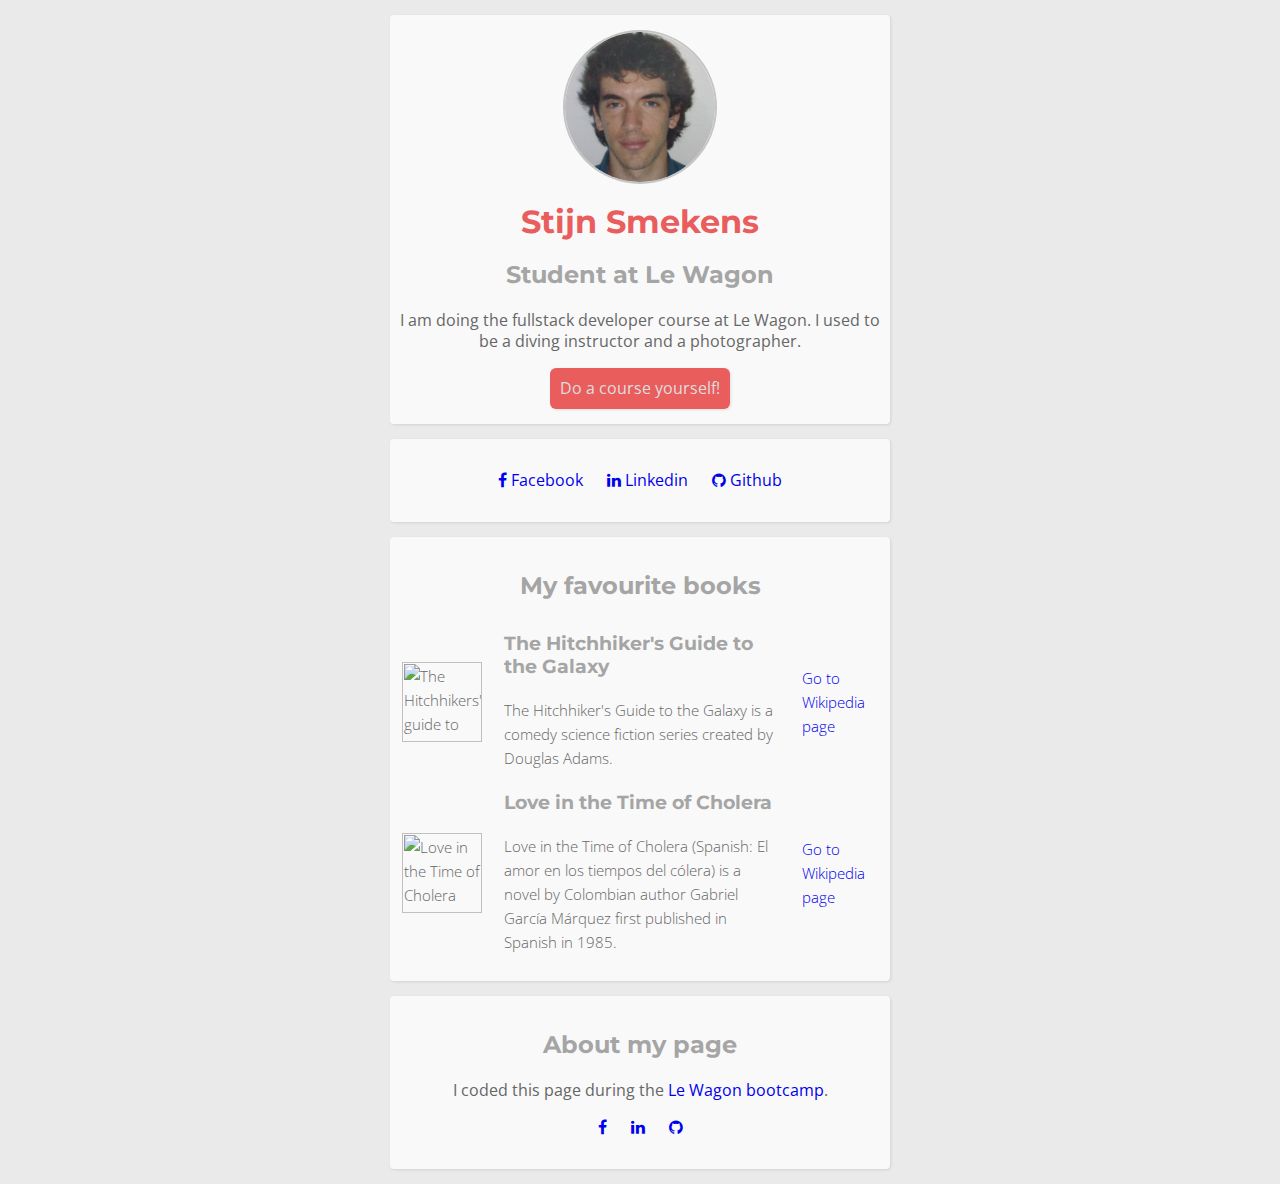
==== index.html @ e1de218f "profile page" ====
<html>
<head>
  <meta charset="utf-8">
  <title>My profile</title>

  <!-- Google fonts -->
  <link rel="stylesheet" href="https://fonts.googleapis.com/css?family=Open+Sans:400,300,700|Montserrat:400,700">

  <!-- Fontawesome -->
  <link href="https://maxcdn.bootstrapcdn.com/font-awesome/4.2.0/css/font-awesome.min.css" rel="stylesheet">

  <!-- Your style -->
  <link rel="stylesheet" href="style.css">
</head>
<body>
  <div class="container">
    <div class="card text-center">
      <img src="images/profilepic.png" alt="Stijn Smekens" class="img-circle img-border" id="profile-pic">

      <h1>Stijn Smekens</h1>

      <h2>Student at Le Wagon</h2>

      <p>I am doing the fullstack developer course at Le Wagon. I used to be a diving instructor and a photographer.</p>
      <a href="http://www.lewagon.com" target="_blank" class="btn-red">Do a course yourself!</a>
    </div>
    <div class="card text-center">
      <ul class="list-inline">
        <li>
          <a href="https://www.facebook.com/stijn.smekens.16" target="_blank">
            <i class="fa fa-facebook" aria-hidden="true"></i>
            Facebook
          </a>
        </li>
        <li>
          <a href="https://www.linkedin.com/in/stijn-smekens-3b4047134/" target="_blank">
            <i class="fa fa-linkedin" aria-hidden="true"></i>
            Linkedin
          </a>
        </li>
        <li>
          <a href="https://github.com/Stijns84" target="_blank">
            <i class="fa fa-github" aria-hidden="true"></i>
            Github
          </a>
        </li>
      </ul>
    </div>

    <div class="card text-center">
      <h2>My favourite books</h2>

      <table id="books">
        <tr>
          <td>
            <img src="https://images-na.ssl-images-amazon.com/images/I/A1HGWCA36hL.jpg" alt="The Hitchhikers's guide to the Galaxy">
          </td>
          <td>
            <h3>The Hitchhiker's Guide to the Galaxy</h3>
            <p>The Hitchhiker's Guide to the Galaxy is a comedy science fiction series created by Douglas Adams.</p>
          </td>
          <td>
            <a href="https://en.wikipedia.org/wiki/The_Hitchhiker%27s_Guide_to_the_Galaxy" target="_blank">Go to Wikipedia page</a>
          </td>
        </tr>
        <tr>
          <td>
            <img src="https://images-na.ssl-images-amazon.com/images/I/41Bn22qtn6L.jpg" alt="Love in the Time of Cholera">
          </td>
          <td>
            <h3>Love in the Time of Cholera</h3>
            <p>Love in the Time of Cholera (Spanish: El amor en los tiempos del cólera) is a novel by Colombian author Gabriel García Márquez first published in Spanish in 1985.
            </p>
          </td>
          <td>
            <a href="https://en.wikipedia.org/wiki/Love_in_the_Time_of_Cholera" target="_blank">Go to Wikipedia page</a>
          </td>
        </tr>
      </table>
    </div>

    <div class="card text-center">
      <h2>About my page</h2>
      <p>I coded this page during the <a href="https://www.lewagon.com" target="_blank">Le Wagon bootcamp</a>.</p>
      <ul class="list-inline">
        <li>
          <a href="https://www.facebook.com/stijn.smekens.16" target="_blank">
            <i class="fa fa-facebook" aria-hidden="true"></i>
          </a>
        </li>
        <li>
          <a href="https://www.linkedin.com/in/stijn-smekens-3b4047134/" target="_blank">
            <i class="fa fa-linkedin" aria-hidden="true"></i>
          </a>
        </li>
        <li>
          <a href="https://github.com/Stijns84" target="_blank">
            <i class="fa fa-github" aria-hidden="true"></i>
          </a>
        </li>
      </ul>
    </div>

  </div>

</body>
</html>
---- style.css ----
/* Here goes your CSS */

body {
  background-color: #EAEAEA;
  font-family: 'Open Sans', sans-serif;
  color: #666666;
  font-size: 16px;
  line-height: 1.3em;
}



h1,
h2,
h3,
h4 {
  font-family: 'Montserrat', sans-serif;
  color: #A5A5A5;
}

h1 {
  font-size: 2em;
  line-height: 1.05em;
  color: #EA5D5D;
}

h2 {
  font-size: 1.5em;
  line-height: 1.25em;
}

h3 {
  font-size: 1.25em;
  line-height: 1.22em;
}

a {
  text-decoration: none;
}

a:hover {
  color: blue;
  text-decoration: underline;
}

img {
  width: 200px;
}

.card {
  width: 500px;
  margin: 15px auto;
  background-color: #F9F9F9;
  padding: 15px 0;
  border-radius: 4px;
  box-shadow: 1px 1px 3px rgba(0, 0, 0, 0.1);
}

.img-circle {
  border-radius: 50%;
}

.img-border {
  border: 2px solid #C4C4C4;
}

#profile-pic {
  width: 150px;
}

.text-center {
  text-align: center;
}

.btn-red {
  background-color: #EA5D5D;
  color: #DDDDDD;
  padding: 10px;
  display: inline-block;
  border-radius: 6px;
  box-shadow: 1px 1px 3px rgba(0, 0, 0, 0.1);
}

.list-inline {
  padding-left: 0;
}

.list-inline li {
  display: inline-block;
  margin: 0 10px;
}

#books {
    font-weight: 300;
    font-size: 15px;
    line-height: 1.6em;
}

#books img {
  width: 80px;
}

#books td {
  padding: 10px;
}
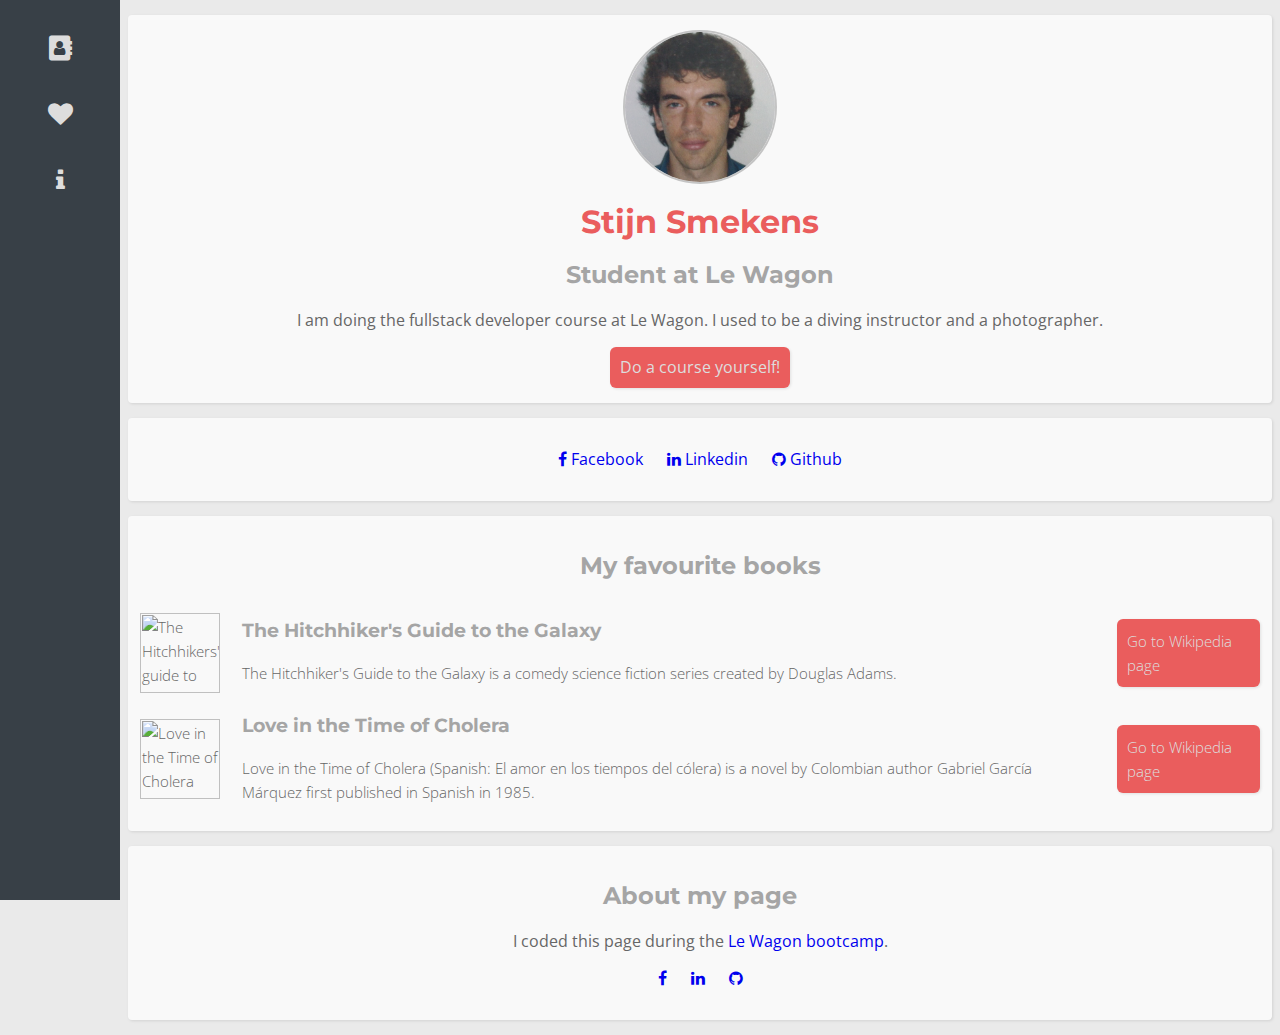
==== commit 7f96c2d5: "add sidebar" ====
--- a/index.html
+++ b/index.html
@@ -7,100 +7,118 @@
   <link rel="stylesheet" href="https://fonts.googleapis.com/css?family=Open+Sans:400,300,700|Montserrat:400,700">
 
   <!-- Fontawesome -->
-  <link href="https://maxcdn.bootstrapcdn.com/font-awesome/4.2.0/css/font-awesome.min.css" rel="stylesheet">
+  <link href="https://maxcdn.bootstrapcdn.com/font-awesome/4.7.0/css/font-awesome.min.css" rel="stylesheet">
 
   <!-- Your style -->
   <link rel="stylesheet" href="style.css">
 </head>
 <body>
-  <div class="container">
-    <div class="card text-center">
-      <img src="images/profilepic.png" alt="Stijn Smekens" class="img-circle img-border" id="profile-pic">
+  <div id="sidebar">
+    <ul class="text-center">
+      <li>
+        <a href="#summary"><i class="fa fa-address-book" aria-hidden="true"></i></a>
+      </li>
+      <li>
+        <a href="#favorite-books"><i class="fa fa-heart" aria-hidden="true"></i></a>
+      </li>
+      <li>
+        <a href="#help"><i class="fa fa-info" aria-hidden="true"></i></a>
+      </li>
+    </ul>
 
-      <h1>Stijn Smekens</h1>
 
-      <h2>Student at Le Wagon</h2>
 
-      <p>I am doing the fullstack developer course at Le Wagon. I used to be a diving instructor and a photographer.</p>
-      <a href="http://www.lewagon.com" target="_blank" class="btn-red">Do a course yourself!</a>
+  </div>
+  <div id="page-content">
+    <div class="container">
+      <div class="card text-center" id="summary">
+        <img src="images/profilepic.png" alt="Stijn Smekens" class="img-circle img-border" id="profile-pic">
+
+        <h1>Stijn Smekens</h1>
+
+        <h2>Student at Le Wagon</h2>
+
+        <p>I am doing the fullstack developer course at Le Wagon. I used to be a diving instructor and a photographer.</p>
+        <a href="http://www.lewagon.com" target="_blank" class="btn-red">Do a course yourself!</a>
+      </div>
+      <div class="card text-center">
+        <ul class="list-inline">
+          <li>
+            <a href="https://www.facebook.com/stijn.smekens.16" target="_blank">
+              <i class="fa fa-facebook" aria-hidden="true"></i>
+              Facebook
+            </a>
+          </li>
+          <li>
+            <a href="https://www.linkedin.com/in/stijn-smekens-3b4047134/" target="_blank">
+              <i class="fa fa-linkedin" aria-hidden="true"></i>
+              Linkedin
+            </a>
+          </li>
+          <li>
+            <a href="https://github.com/Stijns84" target="_blank">
+              <i class="fa fa-github" aria-hidden="true"></i>
+              Github
+            </a>
+          </li>
+        </ul>
+      </div>
+
+      <div class="card text-center" id="favorite-books">
+        <h2>My favourite books</h2>
+
+        <table id="books">
+          <tr>
+            <td>
+              <img src="https://images-na.ssl-images-amazon.com/images/I/A1HGWCA36hL.jpg" alt="The Hitchhikers's guide to the Galaxy">
+            </td>
+            <td>
+              <h3>The Hitchhiker's Guide to the Galaxy</h3>
+              <p>The Hitchhiker's Guide to the Galaxy is a comedy science fiction series created by Douglas Adams.</p>
+            </td>
+            <td>
+              <a href="https://en.wikipedia.org/wiki/The_Hitchhiker%27s_Guide_to_the_Galaxy" target="_blank" class="btn-red">Go to Wikipedia page</a>
+            </td>
+          </tr>
+          <tr>
+            <td>
+              <img src="https://images-na.ssl-images-amazon.com/images/I/41Bn22qtn6L.jpg" alt="Love in the Time of Cholera">
+            </td>
+            <td>
+              <h3>Love in the Time of Cholera</h3>
+              <p>Love in the Time of Cholera (Spanish: El amor en los tiempos del cólera) is a novel by Colombian author Gabriel García Márquez first published in Spanish in 1985.
+              </p>
+            </td>
+            <td>
+              <a href="https://en.wikipedia.org/wiki/Love_in_the_Time_of_Cholera" target="_blank" class="btn-red">Go to Wikipedia page</a>
+            </td>
+          </tr>
+        </table>
+      </div>
+
+      <div class="card text-center" id="help">
+        <h2>About my page</h2>
+        <p>I coded this page during the <a href="https://www.lewagon.com" target="_blank">Le Wagon bootcamp</a>.</p>
+        <ul class="list-inline">
+          <li>
+            <a href="https://www.facebook.com/stijn.smekens.16" target="_blank">
+              <i class="fa fa-facebook" aria-hidden="true"></i>
+            </a>
+          </li>
+          <li>
+            <a href="https://www.linkedin.com/in/stijn-smekens-3b4047134/" target="_blank">
+              <i class="fa fa-linkedin" aria-hidden="true"></i>
+            </a>
+          </li>
+          <li>
+            <a href="https://github.com/Stijns84" target="_blank">
+              <i class="fa fa-github" aria-hidden="true"></i>
+            </a>
+          </li>
+        </ul>
+      </div>
+
     </div>
-    <div class="card text-center">
-      <ul class="list-inline">
-        <li>
-          <a href="https://www.facebook.com/stijn.smekens.16" target="_blank">
-            <i class="fa fa-facebook" aria-hidden="true"></i>
-            Facebook
-          </a>
-        </li>
-        <li>
-          <a href="https://www.linkedin.com/in/stijn-smekens-3b4047134/" target="_blank">
-            <i class="fa fa-linkedin" aria-hidden="true"></i>
-            Linkedin
-          </a>
-        </li>
-        <li>
-          <a href="https://github.com/Stijns84" target="_blank">
-            <i class="fa fa-github" aria-hidden="true"></i>
-            Github
-          </a>
-        </li>
-      </ul>
-    </div>
-
-    <div class="card text-center">
-      <h2>My favourite books</h2>
-
-      <table id="books">
-        <tr>
-          <td>
-            <img src="https://images-na.ssl-images-amazon.com/images/I/A1HGWCA36hL.jpg" alt="The Hitchhikers's guide to the Galaxy">
-          </td>
-          <td>
-            <h3>The Hitchhiker's Guide to the Galaxy</h3>
-            <p>The Hitchhiker's Guide to the Galaxy is a comedy science fiction series created by Douglas Adams.</p>
-          </td>
-          <td>
-            <a href="https://en.wikipedia.org/wiki/The_Hitchhiker%27s_Guide_to_the_Galaxy" target="_blank">Go to Wikipedia page</a>
-          </td>
-        </tr>
-        <tr>
-          <td>
-            <img src="https://images-na.ssl-images-amazon.com/images/I/41Bn22qtn6L.jpg" alt="Love in the Time of Cholera">
-          </td>
-          <td>
-            <h3>Love in the Time of Cholera</h3>
-            <p>Love in the Time of Cholera (Spanish: El amor en los tiempos del cólera) is a novel by Colombian author Gabriel García Márquez first published in Spanish in 1985.
-            </p>
-          </td>
-          <td>
-            <a href="https://en.wikipedia.org/wiki/Love_in_the_Time_of_Cholera" target="_blank">Go to Wikipedia page</a>
-          </td>
-        </tr>
-      </table>
-    </div>
-
-    <div class="card text-center">
-      <h2>About my page</h2>
-      <p>I coded this page during the <a href="https://www.lewagon.com" target="_blank">Le Wagon bootcamp</a>.</p>
-      <ul class="list-inline">
-        <li>
-          <a href="https://www.facebook.com/stijn.smekens.16" target="_blank">
-            <i class="fa fa-facebook" aria-hidden="true"></i>
-          </a>
-        </li>
-        <li>
-          <a href="https://www.linkedin.com/in/stijn-smekens-3b4047134/" target="_blank">
-            <i class="fa fa-linkedin" aria-hidden="true"></i>
-          </a>
-        </li>
-        <li>
-          <a href="https://github.com/Stijns84" target="_blank">
-            <i class="fa fa-github" aria-hidden="true"></i>
-          </a>
-        </li>
-      </ul>
-    </div>
-
   </div>
 
 </body>
--- a/style.css
+++ b/style.css
@@ -47,8 +47,16 @@
   width: 200px;
 }
 
+.container-fluid {
+    width: 90%;
+    margin: 30px auto;
+}
+
+div {
+    display: block;
+}
+
 .card {
-  width: 500px;
   margin: 15px auto;
   background-color: #F9F9F9;
   padding: 15px 0;
@@ -104,6 +112,49 @@
   padding: 10px;
 }
 
+#sidebar {
+  position: fixed;
+  width: 300px;
+  left: 0;
+  top: 0;
+  bottom: 0;
+}
+#page-content {
+  margin-left: 120px;
+}
+
+#sidebar {
+    background-color: #384047;
+    position: fixed;
+    left: 0px;
+    top: 0px;
+    bottom: 0px;
+    width: 120px;
+    text-align: center;
+}
+
+#sidebar a {
+    text-decoration: none;
+    font-size: 25px;
+    color: #788188;
+}
+
+#sidebar i {
+  color: #DDDDDD;
+}
+
+#sidebar ul {
+  list-style: none;
+  padding-left: 0;
+}
+
+#sidebar li {
+  padding: 20px 0;
+}
+
+.fa {
+  display: inline-block;
+}
 
 
 
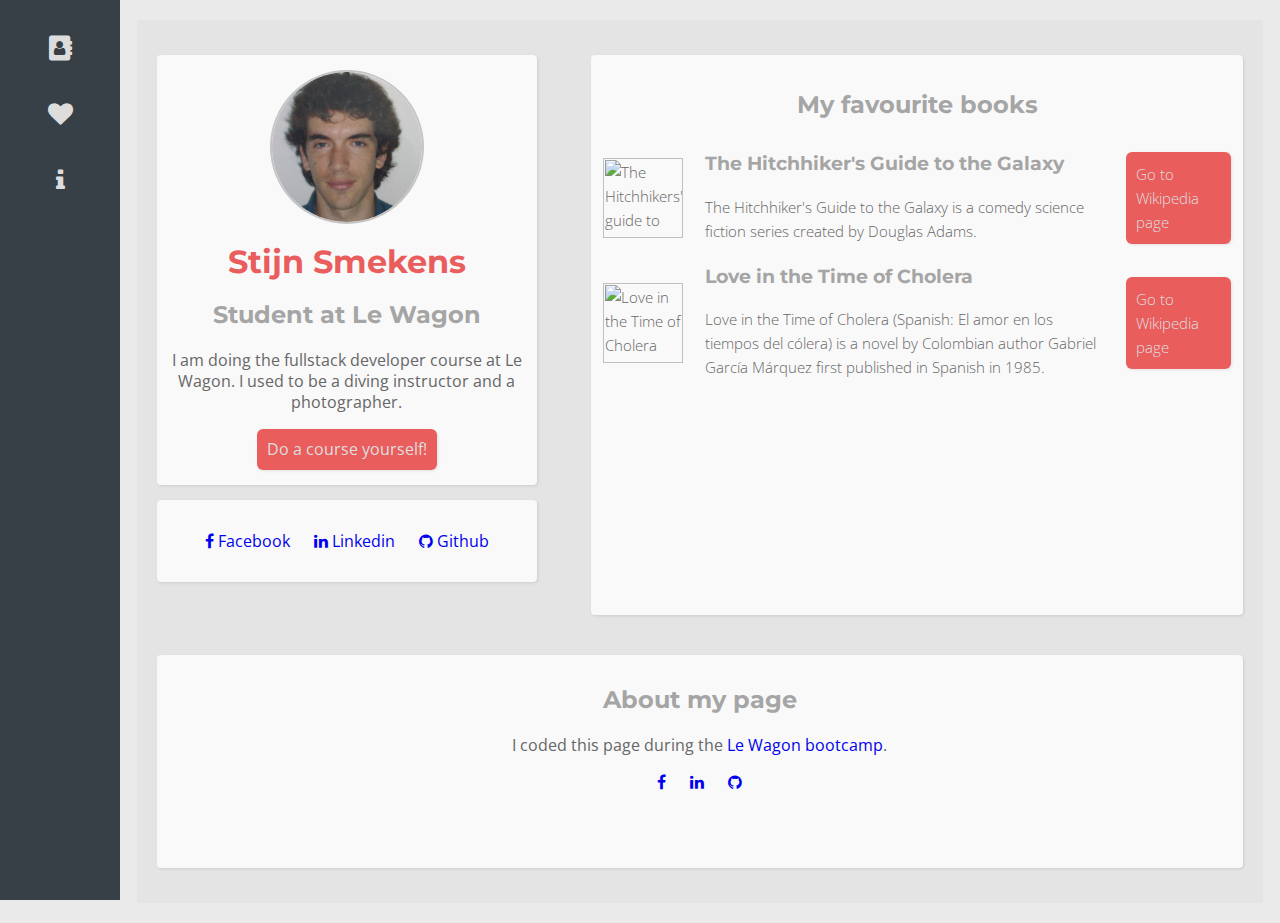
==== commit 2b584d02: "with containers" ====
--- a/index.html
+++ b/index.html
@@ -22,7 +22,7 @@
         <a href="#favorite-books"><i class="fa fa-heart" aria-hidden="true"></i></a>
       </li>
       <li>
-        <a href="#help"><i class="fa fa-info" aria-hidden="true"></i></a>
+        <a href="#footer"><i class="fa fa-info" aria-hidden="true"></i></a>
       </li>
     </ul>
 
@@ -30,73 +30,79 @@
 
   </div>
   <div id="page-content">
-    <div class="container">
-      <div class="card text-center" id="summary">
-        <img src="images/profilepic.png" alt="Stijn Smekens" class="img-circle img-border" id="profile-pic">
+    <div id="wrapper">
+      <div id="left-container">
+        <div class="card text-center" id="summary">
+          <img src="images/profilepic.png" alt="Stijn Smekens" class="img-circle img-border" id="profile-pic">
 
-        <h1>Stijn Smekens</h1>
+          <h1>Stijn Smekens</h1>
 
-        <h2>Student at Le Wagon</h2>
+          <h2>Student at Le Wagon</h2>
 
-        <p>I am doing the fullstack developer course at Le Wagon. I used to be a diving instructor and a photographer.</p>
-        <a href="http://www.lewagon.com" target="_blank" class="btn-red">Do a course yourself!</a>
-      </div>
-      <div class="card text-center">
-        <ul class="list-inline">
-          <li>
-            <a href="https://www.facebook.com/stijn.smekens.16" target="_blank">
-              <i class="fa fa-facebook" aria-hidden="true"></i>
-              Facebook
-            </a>
-          </li>
-          <li>
-            <a href="https://www.linkedin.com/in/stijn-smekens-3b4047134/" target="_blank">
-              <i class="fa fa-linkedin" aria-hidden="true"></i>
-              Linkedin
-            </a>
-          </li>
-          <li>
-            <a href="https://github.com/Stijns84" target="_blank">
-              <i class="fa fa-github" aria-hidden="true"></i>
-              Github
-            </a>
-          </li>
-        </ul>
+          <p>I am doing the fullstack developer course at Le Wagon. I used to be a diving instructor and a photographer.</p>
+          <a href="http://www.lewagon.com" target="_blank" class="btn-red">Do a course yourself!</a>
+        </div>
+
+        <div class="card text-center">
+          <ul class="list-inline">
+            <li>
+              <a href="https://www.facebook.com/stijn.smekens.16" target="_blank">
+                <i class="fa fa-facebook" aria-hidden="true"></i>
+                Facebook
+              </a>
+            </li>
+            <li>
+              <a href="https://www.linkedin.com/in/stijn-smekens-3b4047134/" target="_blank">
+                <i class="fa fa-linkedin" aria-hidden="true"></i>
+                Linkedin
+              </a>
+            </li>
+            <li>
+              <a href="https://github.com/Stijns84" target="_blank">
+                <i class="fa fa-github" aria-hidden="true"></i>
+                Github
+              </a>
+            </li>
+          </ul>
+        </div>
       </div>
 
-      <div class="card text-center" id="favorite-books">
-        <h2>My favourite books</h2>
+      <div id="right-container">
+        <div class="card text-center" id="favorite-books">
+          <h2>My favourite books</h2>
 
-        <table id="books">
-          <tr>
-            <td>
-              <img src="https://images-na.ssl-images-amazon.com/images/I/A1HGWCA36hL.jpg" alt="The Hitchhikers's guide to the Galaxy">
-            </td>
-            <td>
-              <h3>The Hitchhiker's Guide to the Galaxy</h3>
-              <p>The Hitchhiker's Guide to the Galaxy is a comedy science fiction series created by Douglas Adams.</p>
-            </td>
-            <td>
-              <a href="https://en.wikipedia.org/wiki/The_Hitchhiker%27s_Guide_to_the_Galaxy" target="_blank" class="btn-red">Go to Wikipedia page</a>
-            </td>
-          </tr>
-          <tr>
-            <td>
-              <img src="https://images-na.ssl-images-amazon.com/images/I/41Bn22qtn6L.jpg" alt="Love in the Time of Cholera">
-            </td>
-            <td>
-              <h3>Love in the Time of Cholera</h3>
-              <p>Love in the Time of Cholera (Spanish: El amor en los tiempos del cólera) is a novel by Colombian author Gabriel García Márquez first published in Spanish in 1985.
-              </p>
-            </td>
-            <td>
-              <a href="https://en.wikipedia.org/wiki/Love_in_the_Time_of_Cholera" target="_blank" class="btn-red">Go to Wikipedia page</a>
-            </td>
-          </tr>
-        </table>
+          <table id="books">
+            <tr>
+              <td>
+                <img src="https://images-na.ssl-images-amazon.com/images/I/A1HGWCA36hL.jpg" alt="The Hitchhikers's guide to the Galaxy">
+              </td>
+              <td>
+                <h3>The Hitchhiker's Guide to the Galaxy</h3>
+                <p>The Hitchhiker's Guide to the Galaxy is a comedy science fiction series created by Douglas Adams.</p>
+              </td>
+              <td>
+                <a href="https://en.wikipedia.org/wiki/The_Hitchhiker%27s_Guide_to_the_Galaxy" target="_blank" class="btn-red">Go to Wikipedia page</a>
+              </td>
+            </tr>
+            <tr>
+              <td>
+                <img src="https://images-na.ssl-images-amazon.com/images/I/41Bn22qtn6L.jpg" alt="Love in the Time of Cholera">
+              </td>
+              <td>
+                <h3>Love in the Time of Cholera</h3>
+                <p>Love in the Time of Cholera (Spanish: El amor en los tiempos del cólera) is a novel by Colombian author Gabriel García Márquez first published in Spanish in 1985.
+                </p>
+              </td>
+              <td>
+                <a href="https://en.wikipedia.org/wiki/Love_in_the_Time_of_Cholera" target="_blank" class="btn-red">Go to Wikipedia page</a>
+              </td>
+            </tr>
+          </table>
+        </div>
       </div>
 
-      <div class="card text-center" id="help">
+      <div style="clear: both"></div>
+      <div class="card text-center" id="footer">
         <h2>About my page</h2>
         <p>I coded this page during the <a href="https://www.lewagon.com" target="_blank">Le Wagon bootcamp</a>.</p>
         <ul class="list-inline">
@@ -117,9 +123,7 @@
           </li>
         </ul>
       </div>
-
     </div>
   </div>
-
 </body>
 </html>
--- a/style.css
+++ b/style.css
@@ -1,4 +1,7 @@
 /* Here goes your CSS */
+html {
+  display: block;
+}
 
 body {
   background-color: #EAEAEA;
@@ -47,13 +50,33 @@
   width: 200px;
 }
 
-.container-fluid {
-    width: 90%;
-    margin: 30px auto;
+#wrapper {
+    padding: 20px;
+    width: 95%;
+    margin: 20px auto;
+    border-radius: 2px;
+    background: rgba(175, 175, 175, 0.1);
 }
 
 div {
     display: block;
+}
+
+#left-container {
+    width: 35%;
+    float: left;
+    min-height: 600px;
+}
+
+#right-container {
+    width: 60%;
+    float: right;
+    min-height: 600px;
+}
+
+#footer {
+    position: relative;
+    padding: 10px 400px 60px 20px;
 }
 
 .card {
@@ -156,7 +179,21 @@
   display: inline-block;
 }
 
+#right-container .card {
+    min-height: 530px;
+}
+
+#left-container .card:first-child {
+    min-height: 350px;
+}
+
+#footer {
+    /*position: relative;*/
+    padding: 10px 200px 60px 200px;
+}
 
 
 
 
+
+
